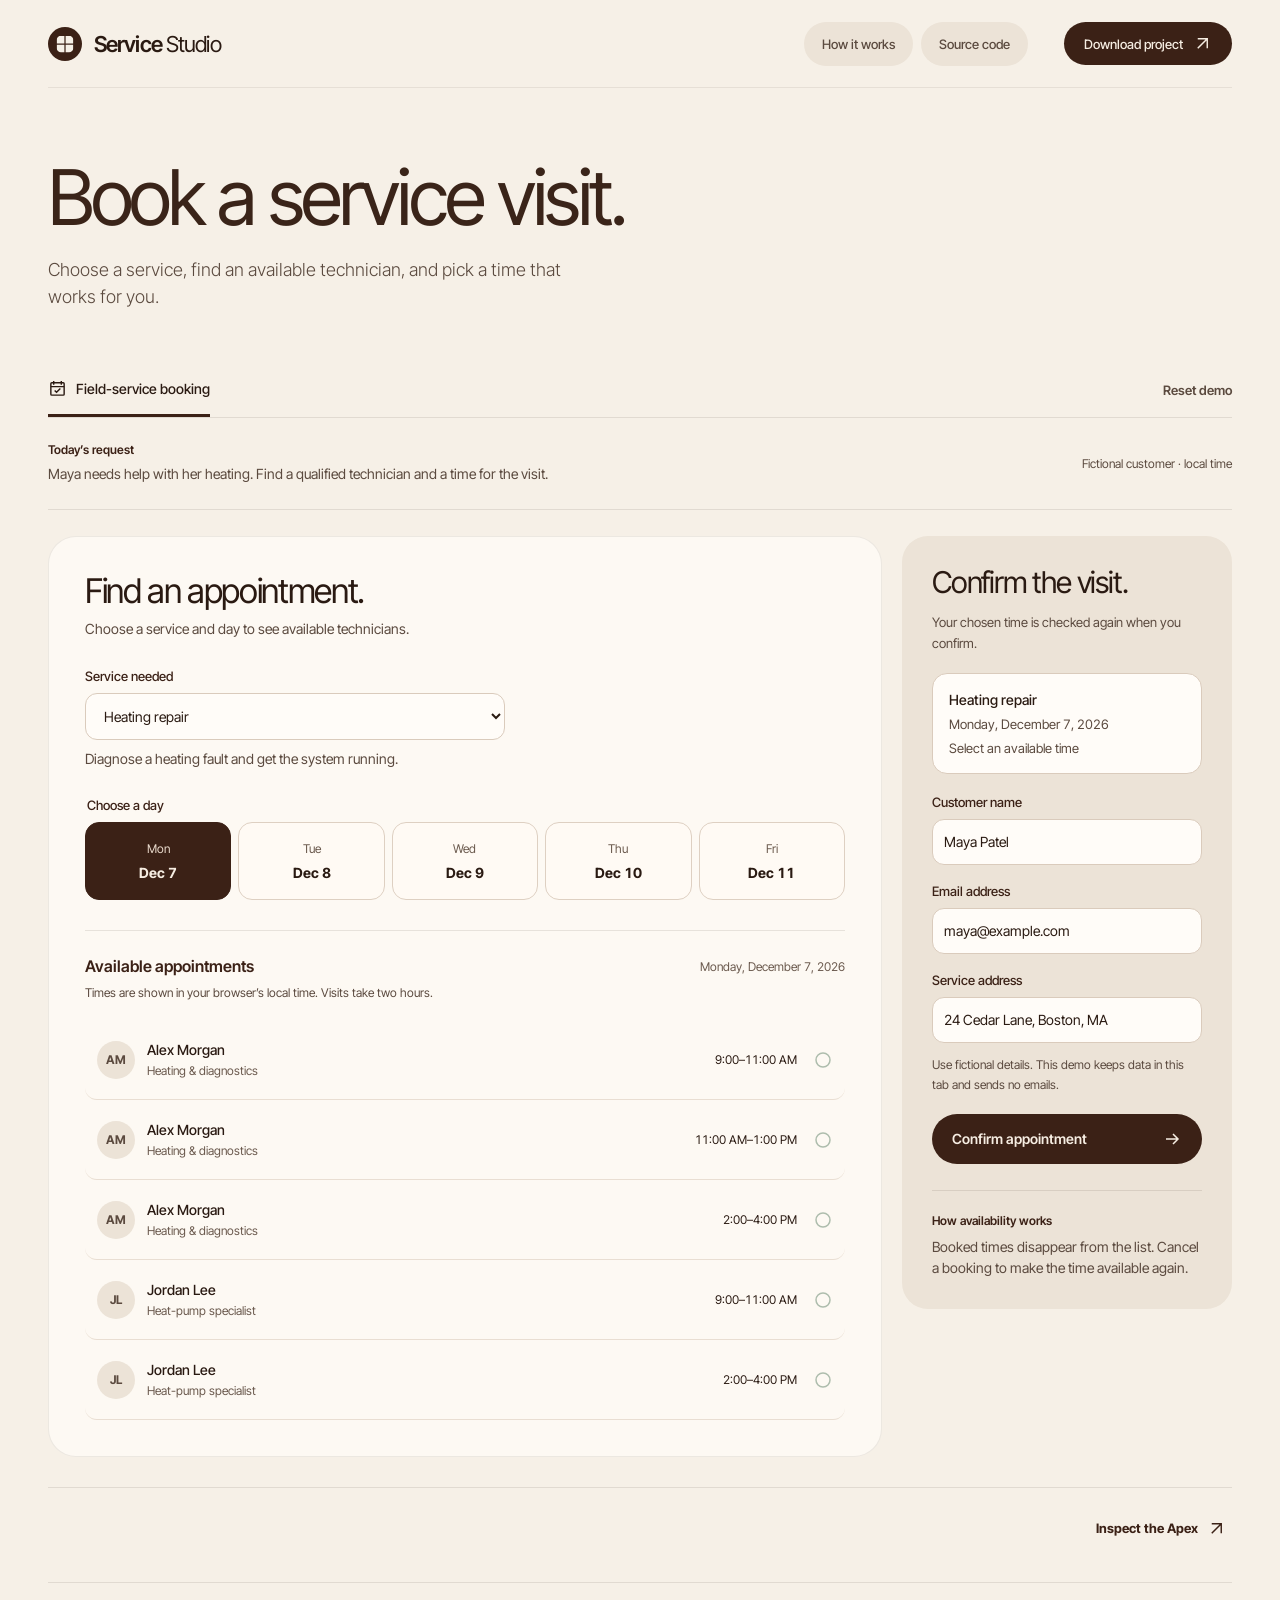
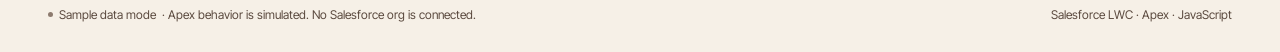
==== demo/index.html @ e291246b "Add Salesforce portfolio website" ====
<!doctype html>
<html lang="en">
  <head>
    <meta charset="UTF-8" />
    <meta name="viewport" content="width=device-width,initial-scale=1" />
    <meta
      name="description"
      content="Explore real Salesforce Lightning Web Components through a field-service booking demo. Inspect the LWC and Apex source."
    />
    <meta name="theme-color" content="#3b2116" />
    <title>Service Studio — Salesforce LWC & Apex</title>
    <link rel="preconnect" href="https://fonts.googleapis.com" />
    <link rel="preconnect" href="https://fonts.gstatic.com" crossorigin />
    <link href="https://fonts.googleapis.com/css2?family=Inter+Tight:ital,wght@0,300;0,400;0,500;0,600;1,300;1,400&display=swap" rel="stylesheet" />
    <style>
      @font-face {
        font-family: Studio;
        src: url("./assets/studio.woff2");
        font-display: swap;
      }
      * {
        box-sizing: border-box;
      }
      body {
        margin: 0;
        background: #f6f0e7;
        color: #2a1a12;
        font-family: "Inter Tight", Studio, "Segoe UI", sans-serif;
      }
      button,
      input,
      select,
      textarea {
        font: inherit;
        caret-color: #3b2116;
      }
      ::selection {
        background: #e9d1bf;
        color: #2a1a12;
      }
      * {
        scrollbar-color: #a5a79f #f6f0e7;
        scrollbar-width: thin;
      }
      #app {
        min-height: 100vh;
      }
      button,
      a {
        -webkit-tap-highlight-color: transparent;
      }
      html {
        font-variant-numeric: tabular-nums;
      }
    </style>
  </head>
  <body>
    <div id="app"></div>
    <noscript
      >This interactive LWC portfolio needs JavaScript enabled.</noscript
    >
    <script type="module" src="./assets/app.js?v=a3e8520ee586"></script>
  </body>
</html>
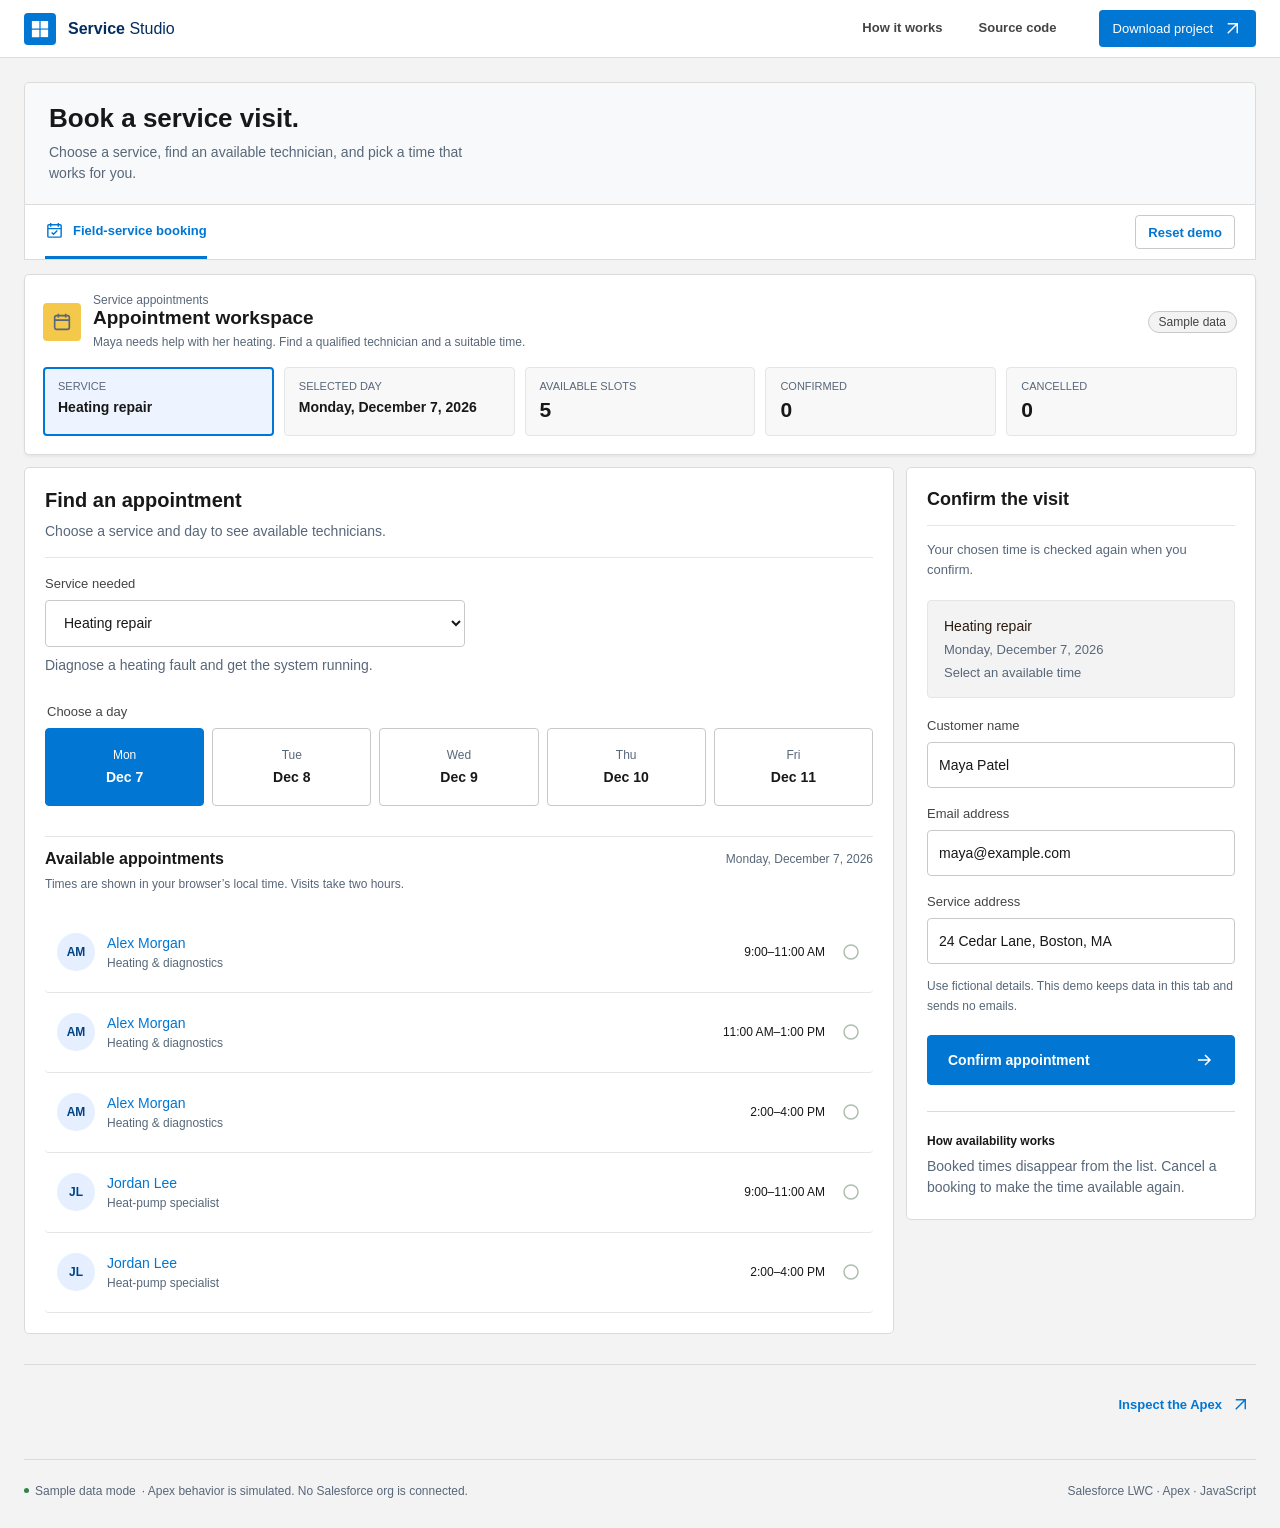
==== commit 9e1474ed: "Refresh portfolio demos and project images" ====
--- a/demo/index.html
+++ b/demo/index.html
@@ -7,7 +7,7 @@
       name="description"
       content="Explore real Salesforce Lightning Web Components through a field-service booking demo. Inspect the LWC and Apex source."
     />
-    <meta name="theme-color" content="#3b2116" />
+    <meta name="theme-color" content="#0176d3" />
     <title>Service Studio — Salesforce LWC & Apex</title>
     <link rel="preconnect" href="https://fonts.googleapis.com" />
     <link rel="preconnect" href="https://fonts.gstatic.com" crossorigin />
@@ -15,7 +15,7 @@
     <style>
       @font-face {
         font-family: Studio;
-        src: url("./assets/studio.woff2");
+        src: url("assets/studio.woff2");
         font-display: swap;
       }
       * {
@@ -23,8 +23,8 @@
       }
       body {
         margin: 0;
-        background: #f6f0e7;
-        color: #2a1a12;
+        background: #f3f3f3;
+        color: #181818;
         font-family: "Inter Tight", Studio, "Segoe UI", sans-serif;
       }
       button,
@@ -32,14 +32,14 @@
       select,
       textarea {
         font: inherit;
-        caret-color: #3b2116;
+        caret-color: #0176d3;
       }
       ::selection {
         background: #e9d1bf;
-        color: #2a1a12;
+        color: #181818;
       }
       * {
-        scrollbar-color: #a5a79f #f6f0e7;
+        scrollbar-color: #a5a79f #f3f3f3;
         scrollbar-width: thin;
       }
       #app {
@@ -59,6 +59,6 @@
     <noscript
       >This interactive LWC portfolio needs JavaScript enabled.</noscript
     >
-    <script type="module" src="./assets/app.js?v=a3e8520ee586"></script>
+    <script type="module" src="assets/app.js"></script>
   </body>
 </html>
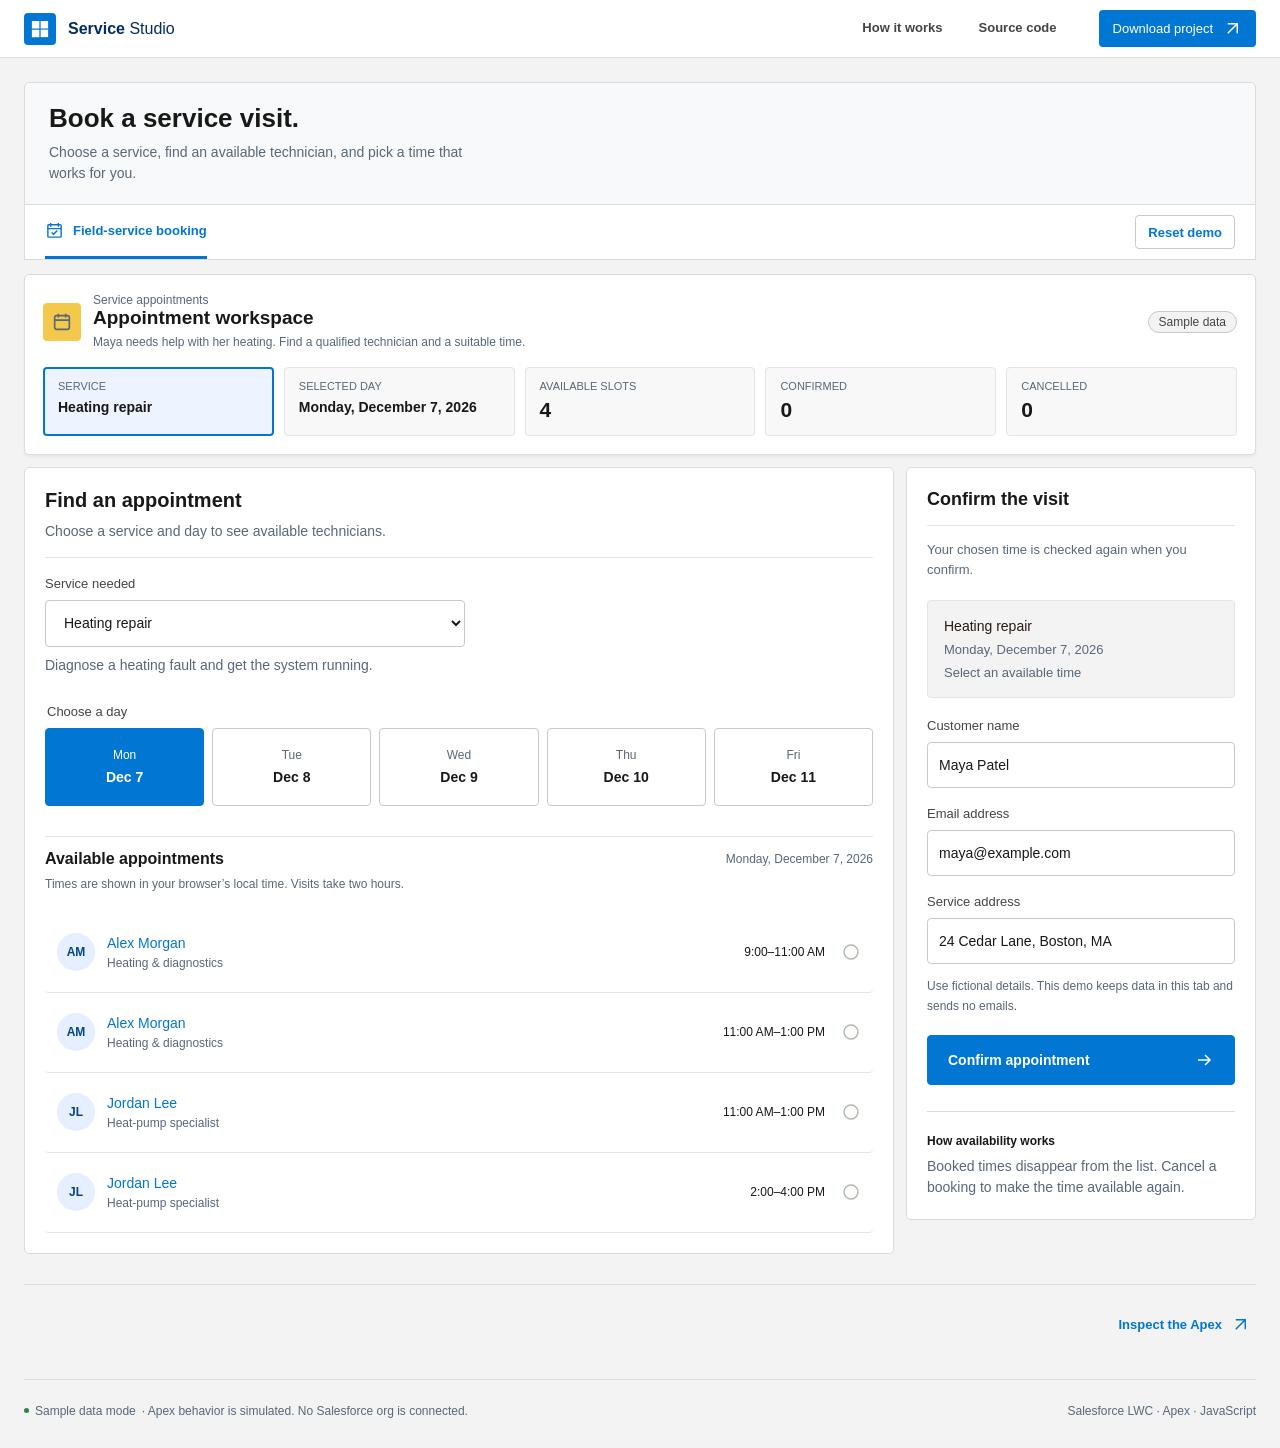
==== commit 8e532038: "Vary service appointment availability by date" ====
--- a/demo/index.html
+++ b/demo/index.html
@@ -59,6 +59,6 @@
     <noscript
       >This interactive LWC portfolio needs JavaScript enabled.</noscript
     >
-    <script type="module" src="assets/app.js"></script>
+    <script type="module" src="assets/app.js?v=availability-2"></script>
   </body>
 </html>
